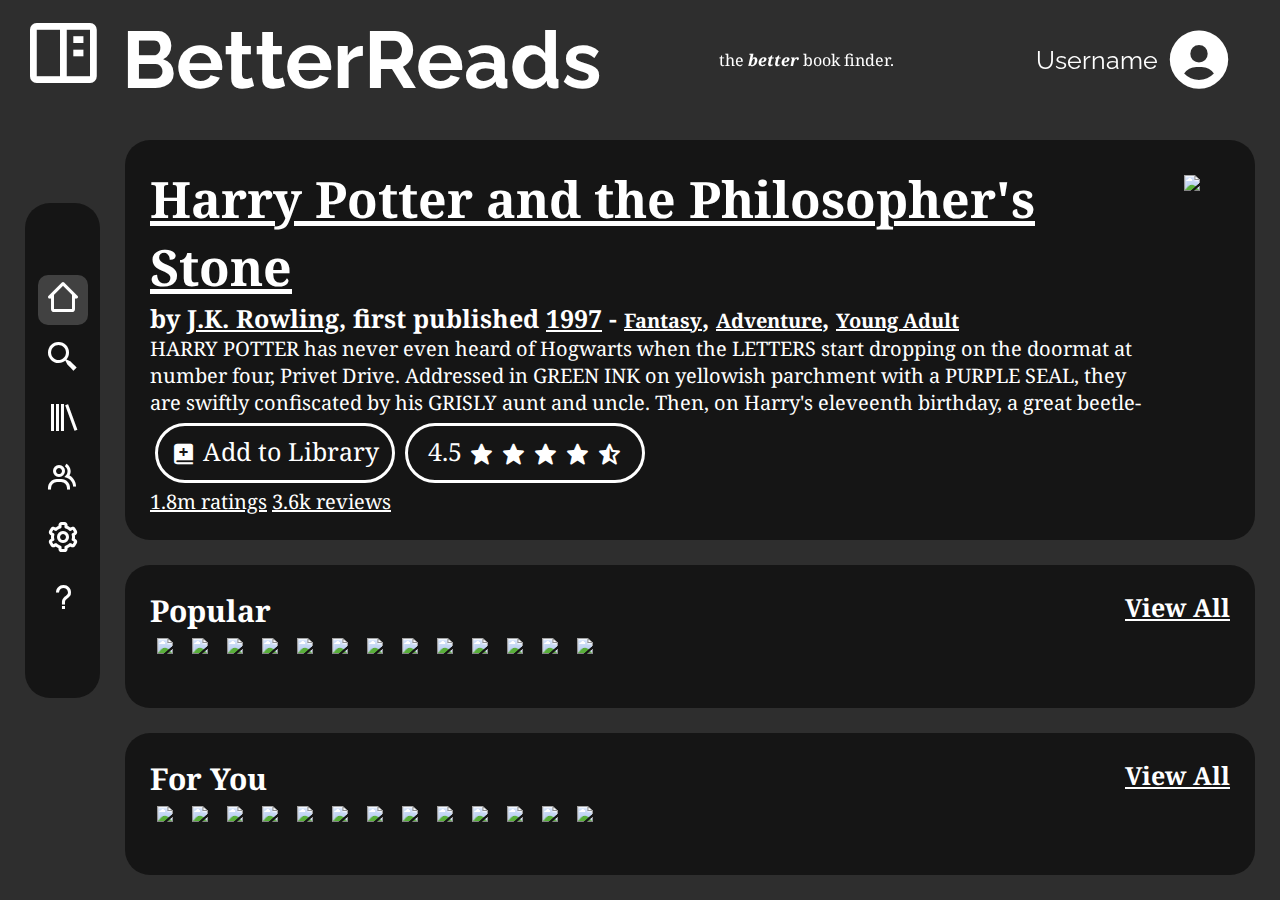
==== index.html @ cce64a56 "added js" ====
<!DOCTYPE html>
<html>
    <head>
        <link rel="stylesheet" href="css/styles.css">
        <link href='https://unpkg.com/boxicons@2.1.4/css/boxicons.min.css' rel='stylesheet'>
        <link rel="stylesheet" href="https://fonts.googleapis.com/css?family=Noto+Serif:400,700">
        <link rel="stylesheet" href="https://fonts.googleapis.com/css?family=Raleway:700">
        <link rel="stylesheet" href="https://use.fontawesome.com/releases/v5.12.1/css/all.css" crossorigin="anonymous">
        <link rel="icon" type="image/x-icon" href="/img/favicon.ico">
    </head>
    <title>
        BetterReads - Reading but better
    </title>
    <header>
        <h1><i class='bx bx-book-content'></i> BetterReads</h1>
        <span>the <strong><em>better</em></strong> book finder.</span>
        <a href="#">
            <div class = "profile">Username
                <i class="profile-icon"><i class='bx bxs-user-circle'></i></i>
            </div>
        </a>
        </div>
    </header>
    <nav class="sidebar">
        <div class = "sidebar-highlight">
            <li><a href="index.html" class = selected><i class='bx bx-home-alt-2' ></i></a></li>
            <li><a href="#"><i class='bx bx-search-alt-2' ></i></a></li>
            <li><a href="#"><i class='bx bx-library' ></i></a></li>
            <li><a href="#"><i class='bx bx-group'></i></a></li>
            <li><a href="#"><i class='bx bx-cog'></i></box-icon></a></li>
            <li><a href="#"><i class='bx bx-question-mark' ></i></a></li>
        </div>
    </nav>
    <body>
        <div class = "container">
            <div class = "content">
                <div class="article">
                    <img src="https://m.media-amazon.com/images/I/51ibfs0eF8L._SX498_BO1,204,203,200_.jpg"/>
                    <div class="main">
                        <h2><a href="#">Harry Potter and the Philosopher's Stone</a></h2>
                        <div class="metadata">
                            <div class="author"> 
                                by 
                                    <a href="#" class="author">J.K. Rowling</a>, 
                                first published 
                                    <a href="#" class="year">1997</a> - 
                                    <a href="#" class="genre">Fantasy</a>,
                                    <a href="#" class="genre">Adventure</a>,
                                    <a href="#" class="genre">Young Adult</a>
                            </div>
                        </div>
                        <p>
                            HARRY POTTER has never even heard of Hogwarts when the LETTERS start dropping on the doormat at number four, Privet Drive. Addressed in GREEN INK on yellowish parchment with a PURPLE SEAL, they are swiftly confiscated by his GRISLY aunt and uncle. Then, on Harry's eleveenth birthday, a great beetle-eyed GIANT of a man called RUBEUS HAGRID bursts in with some ASTONISHING news: Harry Potter is a wizard, and he has a place at HOGWARTS SCHOOL OF WITCHCRAFT AND WIZARDRY. An incredible adventure is about to begin!
                        </p>
                        <div class = "article-interact">
                            <div class="button-row">
                                <button>
                                    <span class="button-icon"><i class='bx bxs-book-add'></i></span> Add to Library
                                </button>

                                <button class="star">
                                    4.5
                                    <span class="button-icon"><i class='bx bxs-star'></i></span>
                                    <span class="button-icon"><i class='bx bxs-star'></i></span>
                                    <span class="button-icon"><i class='bx bxs-star'></i></span>
                                    <span class="button-icon"><i class='bx bxs-star'></i></span>
                                    <span class="button-icon"><i class='bx bxs-star-half' ></i></i></span>
                                </button>
                            </div>
                            <span class="bottom-text">
                                <a href="#">1.8m ratings</a>
                            </span>
                            <span class="bottom-text">
                                <a href="#">3.6k reviews</a>
                            </span>
                        </div>
                    </div>
                </div>
                <div class="row">
                    <h2>Popular<a href="#">View All</a></span></h3>
                    <div class="carousel" id="carousel">
                        <div class = "control-container">
                            <div class = "left-scroll button scroll" id="left-scroll"><i class="fa-thin fa-left"></i></div>
                            <div class = "right-scroll button scroll" id="right-scroll"><i class="fa-thin fa-right"></i></div>
                        </div>
                        <div class="carousel-wrapper" id="carousel-items">
                            <img src="https://m.media-amazon.com/images/I/51ibfs0eF8L._SX498_BO1,204,203,200_.jpg"/>
                            <img src="https://s26162.pcdn.co/wp-content/uploads/2018/02/gatsby-original2.jpg"/>
                            <img src="https://m.media-amazon.com/images/I/91vnzZO5yPL.jpg"/>
                            <img src="https://m.media-amazon.com/images/I/51ibfs0eF8L._SX498_BO1,204,203,200_.jpg"/>
                            <img src="https://m.media-amazon.com/images/I/51ibfs0eF8L._SX498_BO1,204,203,200_.jpg"/>
                            <img src="https://m.media-amazon.com/images/I/51ibfs0eF8L._SX498_BO1,204,203,200_.jpg"/>
                            <img src="https://m.media-amazon.com/images/I/51ibfs0eF8L._SX498_BO1,204,203,200_.jpg"/>
                            <img src="https://m.media-amazon.com/images/I/51ibfs0eF8L._SX498_BO1,204,203,200_.jpg"/>
                            <img src="https://m.media-amazon.com/images/I/51ibfs0eF8L._SX498_BO1,204,203,200_.jpg"/>
                            <img src="https://m.media-amazon.com/images/I/51ibfs0eF8L._SX498_BO1,204,203,200_.jpg"/>
                            <img src="https://m.media-amazon.com/images/I/51ibfs0eF8L._SX498_BO1,204,203,200_.jpg"/>
                            <img src="https://m.media-amazon.com/images/I/51ibfs0eF8L._SX498_BO1,204,203,200_.jpg"/>
                            <img src="https://m.media-amazon.com/images/I/51ibfs0eF8L._SX498_BO1,204,203,200_.jpg"/>
                        </div>
                    </div>
                </div>
                <div class="row">
                    <h2>For You <span><a href="#">View All</a></span></h3>
                    <div class="carousel">
                        <div class = "control-container">
                            <div class = "left-scroll button scroll" id="left-scroll"><i class="fa-thin fa-left"></i></div>
                            <div class = "right-scroll button scroll" id="right-scroll"><i class="fa-thin fa-right"></i></div>
                        </div>
                        <div class="carousel-wrapper" id="carousel-items">
                            <img src="https://m.media-amazon.com/images/I/51ibfs0eF8L._SX498_BO1,204,203,200_.jpg"/>
                            <img src="https://s26162.pcdn.co/wp-content/uploads/2018/02/gatsby-original2.jpg"/>
                            <img src="https://m.media-amazon.com/images/I/91vnzZO5yPL.jpg"/>
                            <img src="https://m.media-amazon.com/images/I/51ibfs0eF8L._SX498_BO1,204,203,200_.jpg"/>
                            <img src="https://m.media-amazon.com/images/I/51ibfs0eF8L._SX498_BO1,204,203,200_.jpg"/>
                            <img src="https://m.media-amazon.com/images/I/51ibfs0eF8L._SX498_BO1,204,203,200_.jpg"/>
                            <img src="https://m.media-amazon.com/images/I/51ibfs0eF8L._SX498_BO1,204,203,200_.jpg"/>
                            <img src="https://m.media-amazon.com/images/I/51ibfs0eF8L._SX498_BO1,204,203,200_.jpg"/>
                            <img src="https://m.media-amazon.com/images/I/51ibfs0eF8L._SX498_BO1,204,203,200_.jpg"/>
                            <img src="https://m.media-amazon.com/images/I/51ibfs0eF8L._SX498_BO1,204,203,200_.jpg"/>
                            <img src="https://m.media-amazon.com/images/I/51ibfs0eF8L._SX498_BO1,204,203,200_.jpg"/>
                            <img src="https://m.media-amazon.com/images/I/51ibfs0eF8L._SX498_BO1,204,203,200_.jpg"/>
                            <img src="https://m.media-amazon.com/images/I/51ibfs0eF8L._SX498_BO1,204,203,200_.jpg"/>
                        </div>
                    </div>
                </div>
            </div>
        </div>
        <script type="text/javascript" src="carousel.js"></script>
    </body>
</html>
---- css/styles.css ----
*{
  font-family: 'Noto Serif', serif;
  margin: 0;
  padding: 0;
}

.sidebar {
  top: 0;
  left: 25px;
  width: 75px;
  padding: 0px;
  height: 100%;
  margin: 0px;
  position: fixed;
  display: flex;
  align-items: center;
  flex-direction: column;
  justify-content: center;
}

.sidebar-highlight {
  background-color: rgba(14, 14, 14, 0.779);
  height: 55%;
  width: 100%;
  display: flex;
  align-items: center;
  flex-wrap: wrap;
  justify-content: center;
  flex-direction: column;
  border-radius: 25px;
}

.sidebar li {
  height: 50px;
  width: 50px;
  display: flex;
  /*background-color: black;*/
  color: white;
  padding: 0;
  margin: 5px;
  font-size: 36px;
  list-style-type: none;
  text-align: center;
}

.sidebar li a {
  width:100%;
  height:100%;
  padding: 0;
  text-align: center;
  border-radius: 10px;
  color: inherit;
  transition: 0.25s;
}

.sidebar li a:hover {
  background-color: white;
  color:black;
  
}

.sidebar li .selected {
  background-color: rgba(128, 128, 128, 0.414);
  color: white;
}

header {
  position: fixed;
  width: 100%;
  height:100px;
  left:0;
  top:0;
  padding-top: 10px;
  padding-left: 10px;
  padding-bottom: 0;
  margin-top: 0;
  display: flex;
  flex-direction: row;
  align-items: center;
  z-index: 10;
  font-family: 'Raleway', sans-serif;
  justify-content: space-between;

}

header h1{
  margin-top:0px;
  text-align: left;
  padding-left: 13px;
  color: white;
  font-size: 80px;
  padding-top: 0;
  font-family: inherit;
  font-weight: 700;
}


a .profile-icon{
  vertical-align: middle;
  font-size: 70px;
}


a:hover .profile{
  background-color: white;
  color: black;
}


.profile {
  font-family: 'Raleway', sans-serif;
  float: right;
  margin-right: 30px;
  color: white;
  font-size: 25px;
  vertical-align: middle;
  padding: 0;
  transition: 0.25s;
  border-radius: 10px;
  width: 250px;
  height: 90px;
  text-align: center;
}


body {
  background-color: rgb(46, 46, 46);
  /*background-image: url(https://codetheweb.blog/assets/img/posts/css-advanced-background-images/cover.jpg);*/
  background-image: url(https://www.pixelstalk.net/wp-content/uploads/2016/08/1920x1080-Library-Wallpaper.jpg);
  color:white;
  margin-left:100px
}

.carousel {
  overflow-x: scroll;
  overflow-y: hidden;
  white-space: nowrap;
}

.carousel-wrapper{ /* items */
  align-self: center;
}

.carousel-wrapper img{ /*items */
  position: relative;
  align-self: center;
  transition: all 0.3s ease-in-out;
}

.carousel-wrapper:hover img{ /* items */
  opacity: 0.3;
}

.carousel-wrapper:hover img:hover{ /* items */
  opacity: 1;
  z-index: 950;
}

.control-container{
  margin: 0 auto;
  height: 310px;
  width: 93%;
  position: absolute;
  overflow: hidden;
}

.left-scroll{
  left: 1%;
}

.right-scroll{
  right:1%;
}

.button {
  position: absolute;
  color: #f7f7f7;
  font-size: 30px;
  border: 1px solid #f6f6f6;
  width: 50px;
  height: 50px;
  border-radius: 50px;
  z-index: 950;
  background-color: rgba(0, 0, 0, 0.7);
  transition: all 0.3s ease-in-out;
}

.button i{
  width: 25px;
  height: 25px;
  font-size: 30px;
  position: absolute;
  width: 50px;
  height: 50px;
  border-radius: 8px;
  margin-left: auto;
  margin-right: auto;
  text-align: center;
}

.button:hover {
  box-shadow: 0px 0px 50px #FFFFFF;
}

.scroll{
  position: absolute;
  display: inline-block;
  color: #f6f6f6;
  top: 50%;
  transform: translate(0, -50%);
  width: 50px;
  height: 50px;
  border: 1px solid #f6f6f6;
  border-radius: 50px;
  margin: 0 5px;
  z-index: 951;
}

.content {
  right: 0px;
  left: 100px;
  top: 115px;
  padding-top: 25px;
  padding-right: 25px;
  bottom: 0;
  overflow: auto;
  display: flex;
  position: absolute;
  flex-direction: column;
}

.article {
  background-color: rgba(14, 14, 14, 0.779);
  height: 350px;
  margin-left:25px; 
  margin-bottom: 25px;
  padding: 25px;
  border-radius: 25px;
  font-size: 20px;
  display: flex;
  flex-direction: row;
  overflow-y: visible;

}

.article .main {
  order: -1;
  height: 100%;
  width: 100%;
  display: flex;
  flex-direction: column;
  justify-content: space-between;
}

.article p {
  height: 100%;
  max-width:100%;
  overflow: hidden;
  text-overflow: ellipsis;
  display: -webkit-box;
  -webkit-line-clamp: 5;
  -webkit-box-orient: vertical;
}

.article img {
  height: 320px;
  padding: 30px;
  padding-top: 10px;
  transition: .25s;
}

.article img:hover {
  cursor: pointer;
  transform: scale(1.07);
}

.article a {
  color: white;
  border-radius: 10px;
  transition: 0.25s;
}

.article a:hover {
  background-color: white;
  color: black;
}

.article h2 a{
  font-size: 50px;
  font-weight: 700;
  padding-bottom: 1px;
  color: white;
  transition: 0.25s;
  border-radius: 10px;
}

.article h2 a:hover {
  background-color: white;
  color:black;
}


.main .metadata {
  width: 100%;
  display: flex;
  flex-direction: row;
  font-weight: 700;
  font-size: 25px;
  align-items: baseline;
  justify-content: flex-start;
}

.genre {
  font-size:20px;
}

.main-interact {
  font-size: 30px;
  display:flex;
  justify-content: space-between;
  flex-direction: row;
  align-items: center;
}

.button-row {
  width: 500px;
  align-items: center;
  display: flex;
  justify-content: flex-start;
  flex-wrap: nowrap;
  flex-direction: row;
}

.bottom-text {
  width: 250px;
  align-items: center;
}

.row {
  background-color: rgba(14, 14, 14, 0.779);
  margin-left:25px; 
  margin-bottom: 25px;
  padding: 25px;
  border-radius: 25px;
  font-size: 20px;
  display: flex;
  flex-direction: column;
  height: 100%;
}

.row img {
  margin-top: 10px 5px;
  height: 300px;
  padding: 7px;
  z-index: 899;
}

.row img:hover {
  cursor: pointer;
  transform: scale(1.07);
  margin: 2px;
}

.row a {
  font-size: 25px;
  float:right;
  color: white;
  border-radius: 5px;
  transition: 0.25s;
}

.row a:hover {
  color: black;
  background-color: white;
}

.main button {
  cursor: pointer;
  height: 60px;
  font-size:25px;
  width: 250px;
  border:3px solid white;
  border-radius: 45px;
  background-color: transparent;
  color: white;
  transition: 0.25s;
  text-align: center;
  margin:5px;
}


button.down{
  width: 60px;
  border-radius: 50%;
}

.main button:hover {
  background-color: white;
  color:black
}

.main .button-icon {
  vertical-align: middle;
  font-size:25px
}


.settings{
  width: 100%;
  height: 100%;
  display: flex;
  flex-direction: column;
  align-items: flex-start;
  justify-content: flex-start;
  height: 500px;
}

.settings form{
  width: 400px;
  height: 600px;
  border-radius: 5px;
  padding: 20px;
}

.settings form label{
  margin: 5px;
  padding: 5px;
  font-size: 25px;
}



input[type=text], select {
  width: 100%;
  padding: 12px 20px;
  margin: 10px 0;
  display: inline-block;
  border: 1px solid #ccc;
  border-radius: 4px;
  box-sizing: border-box;
}

input[type=submit] {
  width: 100%;
  background-color: rgb(236, 186, 25);
  color: white;
  padding: 14px 20px;
  margin: 8px 0;
  border: none;
  border-radius: 4px;
  cursor: pointer;
  font-size: 25px;
}

input[type=submit]:hover {
  background-color: #de6524;
}
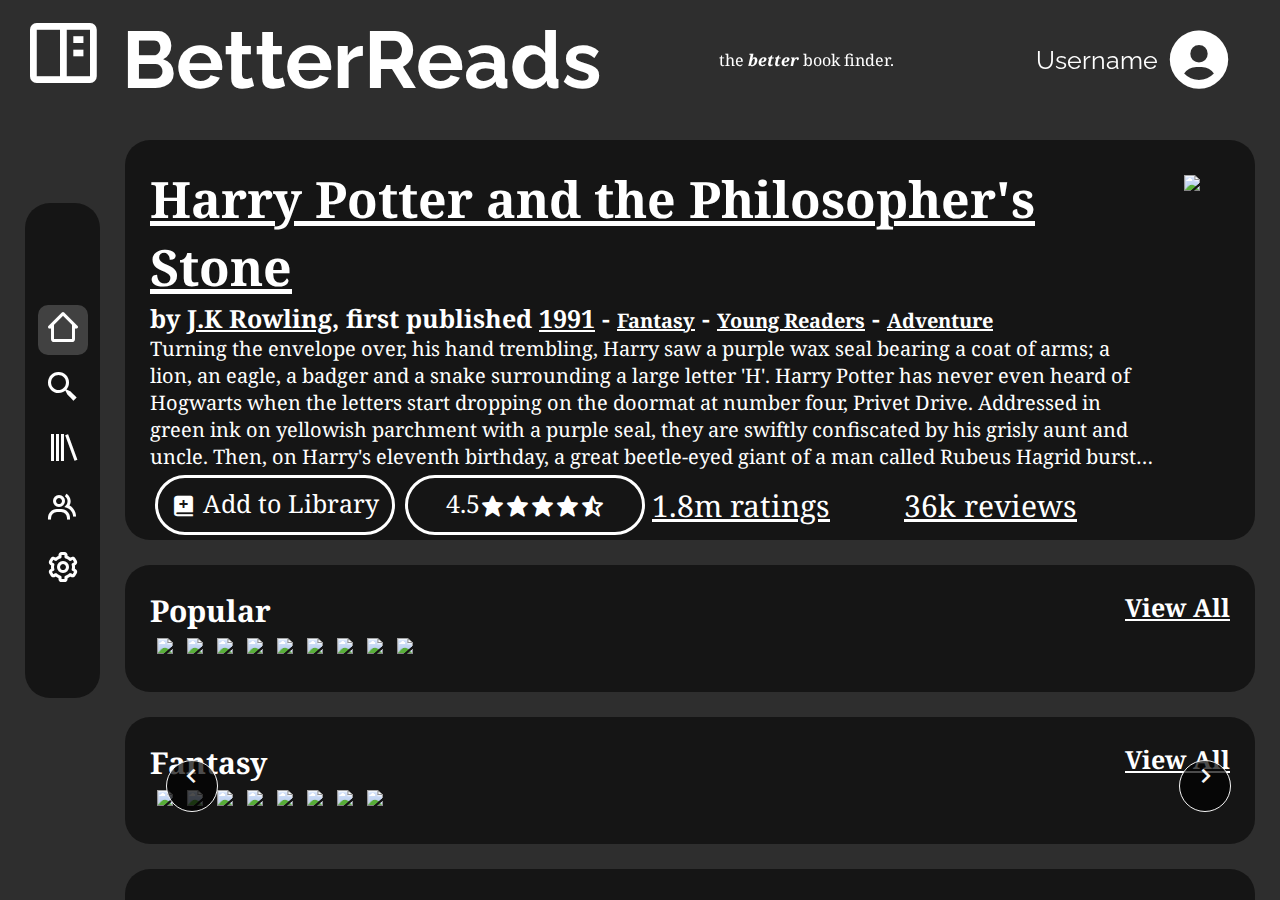
==== commit b517316e: "Added more books" ====
--- a/index.html
+++ b/index.html
@@ -7,6 +7,7 @@
         <link rel="stylesheet" href="https://fonts.googleapis.com/css?family=Raleway:700">
         <link rel="stylesheet" href="https://use.fontawesome.com/releases/v5.12.1/css/all.css" crossorigin="anonymous">
         <link rel="icon" type="image/x-icon" href="/img/favicon.ico">
+        <script src="bookData.js"></script>
     </head>
     <title>
         BetterReads - Reading but better
@@ -24,108 +25,52 @@
     <nav class="sidebar">
         <div class = "sidebar-highlight">
             <li><a href="index.html" class = selected><i class='bx bx-home-alt-2' ></i></a></li>
-            <li><a href="#"><i class='bx bx-search-alt-2' ></i></a></li>
+            <li><a href="search.html"><i class='bx bx-search-alt-2' ></i></a></li>
             <li><a href="#"><i class='bx bx-library' ></i></a></li>
             <li><a href="#"><i class='bx bx-group'></i></a></li>
-            <li><a href="#"><i class='bx bx-cog'></i></box-icon></a></li>
-            <li><a href="#"><i class='bx bx-question-mark' ></i></a></li>
+            <li><a href="settings.html"><i class='bx bx-cog'></i></box-icon></a></li>
         </div>
     </nav>
     <body>
         <div class = "container">
             <div class = "content">
-                <div class="article">
-                    <img src="https://m.media-amazon.com/images/I/51ibfs0eF8L._SX498_BO1,204,203,200_.jpg"/>
-                    <div class="main">
-                        <h2><a href="#">Harry Potter and the Philosopher's Stone</a></h2>
-                        <div class="metadata">
-                            <div class="author"> 
-                                by 
-                                    <a href="#" class="author">J.K. Rowling</a>, 
-                                first published 
-                                    <a href="#" class="year">1997</a> - 
-                                    <a href="#" class="genre">Fantasy</a>,
-                                    <a href="#" class="genre">Adventure</a>,
-                                    <a href="#" class="genre">Young Adult</a>
-                            </div>
+                <div class = "article" id="featured1"></div>
+                <div class="row">   
+                    <h2>Popular <span><a href="#">View All</a></span></h3>
+                    <div class="carousel">
+                        <div class = "control-container">
+                            <div class = "left-scroll button scroll"><i class='bx bx-chevron-left'></i></div>
+                            <div class = "right-scroll button scroll"><i class='bx bx-chevron-right' ></i></div>
                         </div>
-                        <p>
-                            HARRY POTTER has never even heard of Hogwarts when the LETTERS start dropping on the doormat at number four, Privet Drive. Addressed in GREEN INK on yellowish parchment with a PURPLE SEAL, they are swiftly confiscated by his GRISLY aunt and uncle. Then, on Harry's eleveenth birthday, a great beetle-eyed GIANT of a man called RUBEUS HAGRID bursts in with some ASTONISHING news: Harry Potter is a wizard, and he has a place at HOGWARTS SCHOOL OF WITCHCRAFT AND WIZARDRY. An incredible adventure is about to begin!
-                        </p>
-                        <div class = "article-interact">
-                            <div class="button-row">
-                                <button>
-                                    <span class="button-icon"><i class='bx bxs-book-add'></i></span> Add to Library
-                                </button>
-
-                                <button class="star">
-                                    4.5
-                                    <span class="button-icon"><i class='bx bxs-star'></i></span>
-                                    <span class="button-icon"><i class='bx bxs-star'></i></span>
-                                    <span class="button-icon"><i class='bx bxs-star'></i></span>
-                                    <span class="button-icon"><i class='bx bxs-star'></i></span>
-                                    <span class="button-icon"><i class='bx bxs-star-half' ></i></i></span>
-                                </button>
-                            </div>
-                            <span class="bottom-text">
-                                <a href="#">1.8m ratings</a>
-                            </span>
-                            <span class="bottom-text">
-                                <a href="#">3.6k reviews</a>
-                            </span>
+                        <div class="carousel-wrapper" id="popular">
                         </div>
                     </div>
                 </div>
-                <div class="row">
-                    <h2>Popular<a href="#">View All</a></span></h3>
-                    <div class="carousel" id="carousel">
+                <div class="row">   
+                    <h2>Fantasy <span><a href="#">View All</a></span></h3>
+                    <div class="carousel">
                         <div class = "control-container">
-                            <div class = "left-scroll button scroll" id="left-scroll"><i class="fa-thin fa-left"></i></div>
-                            <div class = "right-scroll button scroll" id="right-scroll"><i class="fa-thin fa-right"></i></div>
+                            <div class = "left-scroll button scroll"><i class="fa-thin fa-left"></i></div>
+                            <div class = "right-scroll button scroll"><i class="fa-thin fa-right"></i></div>
                         </div>
-                        <div class="carousel-wrapper" id="carousel-items">
-                            <img src="https://m.media-amazon.com/images/I/51ibfs0eF8L._SX498_BO1,204,203,200_.jpg"/>
-                            <img src="https://s26162.pcdn.co/wp-content/uploads/2018/02/gatsby-original2.jpg"/>
-                            <img src="https://m.media-amazon.com/images/I/91vnzZO5yPL.jpg"/>
-                            <img src="https://m.media-amazon.com/images/I/51ibfs0eF8L._SX498_BO1,204,203,200_.jpg"/>
-                            <img src="https://m.media-amazon.com/images/I/51ibfs0eF8L._SX498_BO1,204,203,200_.jpg"/>
-                            <img src="https://m.media-amazon.com/images/I/51ibfs0eF8L._SX498_BO1,204,203,200_.jpg"/>
-                            <img src="https://m.media-amazon.com/images/I/51ibfs0eF8L._SX498_BO1,204,203,200_.jpg"/>
-                            <img src="https://m.media-amazon.com/images/I/51ibfs0eF8L._SX498_BO1,204,203,200_.jpg"/>
-                            <img src="https://m.media-amazon.com/images/I/51ibfs0eF8L._SX498_BO1,204,203,200_.jpg"/>
-                            <img src="https://m.media-amazon.com/images/I/51ibfs0eF8L._SX498_BO1,204,203,200_.jpg"/>
-                            <img src="https://m.media-amazon.com/images/I/51ibfs0eF8L._SX498_BO1,204,203,200_.jpg"/>
-                            <img src="https://m.media-amazon.com/images/I/51ibfs0eF8L._SX498_BO1,204,203,200_.jpg"/>
-                            <img src="https://m.media-amazon.com/images/I/51ibfs0eF8L._SX498_BO1,204,203,200_.jpg"/>
+                        <div class="carousel-wrapper" id="fantasy">
                         </div>
                     </div>
                 </div>
-                <div class="row">
-                    <h2>For You <span><a href="#">View All</a></span></h3>
+                <div class = "article" id="featured2"></div>
+                <div class="row">   
+                    <h2>Classic <span><a href="#">View All</a></span></h3>
                     <div class="carousel">
                         <div class = "control-container">
-                            <div class = "left-scroll button scroll" id="left-scroll"><i class="fa-thin fa-left"></i></div>
-                            <div class = "right-scroll button scroll" id="right-scroll"><i class="fa-thin fa-right"></i></div>
+                            <div class = "left-scroll button scroll"><i class="fa-thin fa-left"></i></div>
+                            <div class = "right-scroll button scroll"><i class="fa-thin fa-right"></i></div>
                         </div>
-                        <div class="carousel-wrapper" id="carousel-items">
-                            <img src="https://m.media-amazon.com/images/I/51ibfs0eF8L._SX498_BO1,204,203,200_.jpg"/>
-                            <img src="https://s26162.pcdn.co/wp-content/uploads/2018/02/gatsby-original2.jpg"/>
-                            <img src="https://m.media-amazon.com/images/I/91vnzZO5yPL.jpg"/>
-                            <img src="https://m.media-amazon.com/images/I/51ibfs0eF8L._SX498_BO1,204,203,200_.jpg"/>
-                            <img src="https://m.media-amazon.com/images/I/51ibfs0eF8L._SX498_BO1,204,203,200_.jpg"/>
-                            <img src="https://m.media-amazon.com/images/I/51ibfs0eF8L._SX498_BO1,204,203,200_.jpg"/>
-                            <img src="https://m.media-amazon.com/images/I/51ibfs0eF8L._SX498_BO1,204,203,200_.jpg"/>
-                            <img src="https://m.media-amazon.com/images/I/51ibfs0eF8L._SX498_BO1,204,203,200_.jpg"/>
-                            <img src="https://m.media-amazon.com/images/I/51ibfs0eF8L._SX498_BO1,204,203,200_.jpg"/>
-                            <img src="https://m.media-amazon.com/images/I/51ibfs0eF8L._SX498_BO1,204,203,200_.jpg"/>
-                            <img src="https://m.media-amazon.com/images/I/51ibfs0eF8L._SX498_BO1,204,203,200_.jpg"/>
-                            <img src="https://m.media-amazon.com/images/I/51ibfs0eF8L._SX498_BO1,204,203,200_.jpg"/>
-                            <img src="https://m.media-amazon.com/images/I/51ibfs0eF8L._SX498_BO1,204,203,200_.jpg"/>
+                        <div class="carousel-wrapper" id="classic">
                         </div>
                     </div>
                 </div>
             </div>
         </div>
-        <script type="text/javascript" src="carousel.js"></script>
+        <script src="FillHomePage.js"></script> 
     </body>
 </html>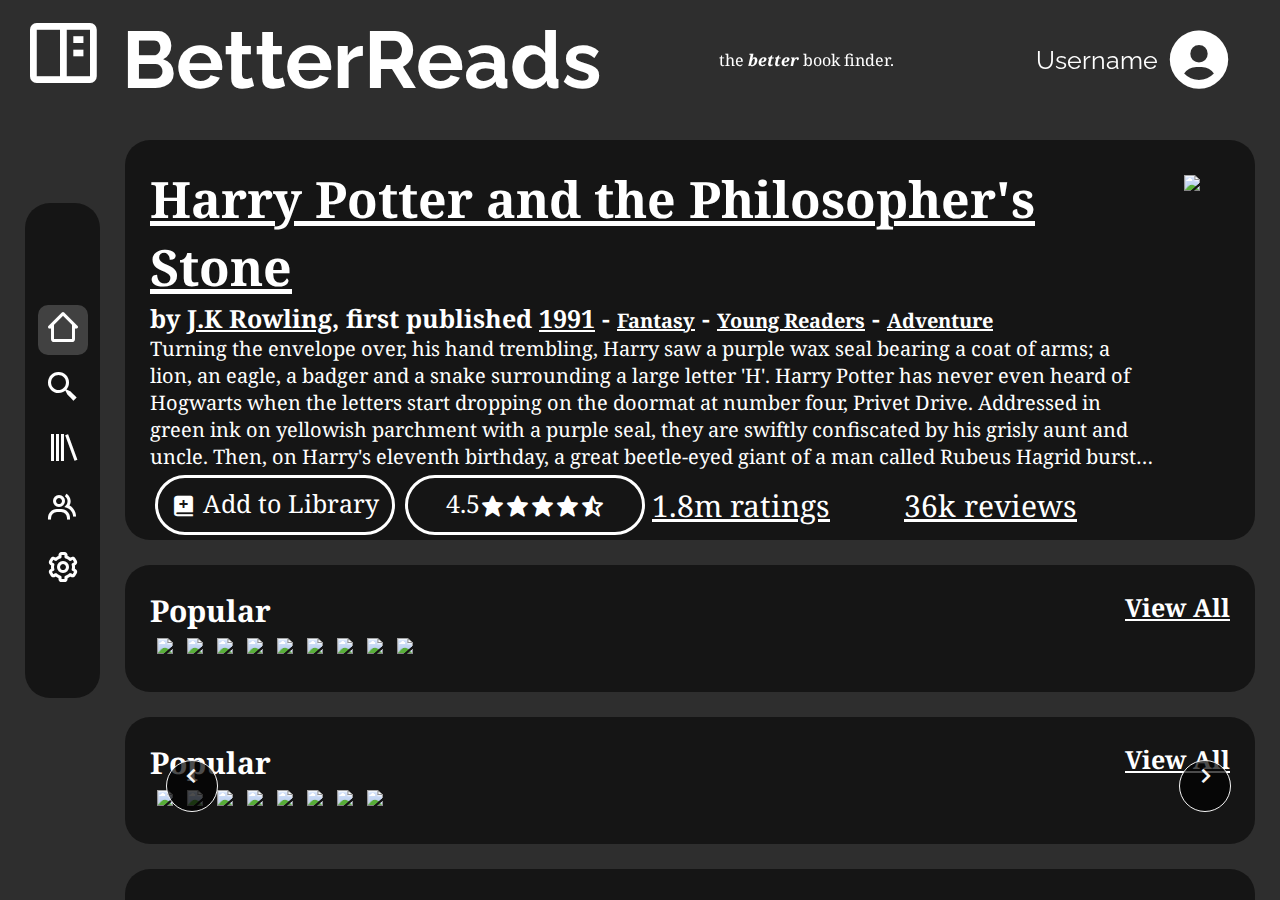
==== commit 5786ae34: "Merge branch 'search' into prod" ====
--- a/index.html
+++ b/index.html
@@ -46,12 +46,12 @@
                         </div>
                     </div>
                 </div>
-                <div class="row">   
-                    <h2>Fantasy <span><a href="#">View All</a></span></h3>
-                    <div class="carousel">
+                <div class="row">
+                    <h2>Popular<a href="#">View All</a></span></h3>
+                    <div class="carousel" id="carousel">
                         <div class = "control-container">
-                            <div class = "left-scroll button scroll"><i class="fa-thin fa-left"></i></div>
-                            <div class = "right-scroll button scroll"><i class="fa-thin fa-right"></i></div>
+                            <div class = "left-scroll button scroll" id="left-scroll"><i class="fa-thin fa-left"></i></div>
+                            <div class = "right-scroll button scroll" id="right-scroll"><i class="fa-thin fa-right"></i></div>
                         </div>
                         <div class="carousel-wrapper" id="fantasy">
                         </div>
@@ -62,8 +62,8 @@
                     <h2>Classic <span><a href="#">View All</a></span></h3>
                     <div class="carousel">
                         <div class = "control-container">
-                            <div class = "left-scroll button scroll"><i class="fa-thin fa-left"></i></div>
-                            <div class = "right-scroll button scroll"><i class="fa-thin fa-right"></i></div>
+                            <div class = "left-scroll button scroll" id="left-scroll"><i class="fa-thin fa-left"></i></div>
+                            <div class = "right-scroll button scroll" id="right-scroll"><i class="fa-thin fa-right"></i></div>
                         </div>
                         <div class="carousel-wrapper" id="classic">
                         </div>
@@ -72,5 +72,6 @@
             </div>
         </div>
         <script src="FillHomePage.js"></script> 
+        <script type="text/javascript" src="carousel.js"></script>
     </body>
 </html>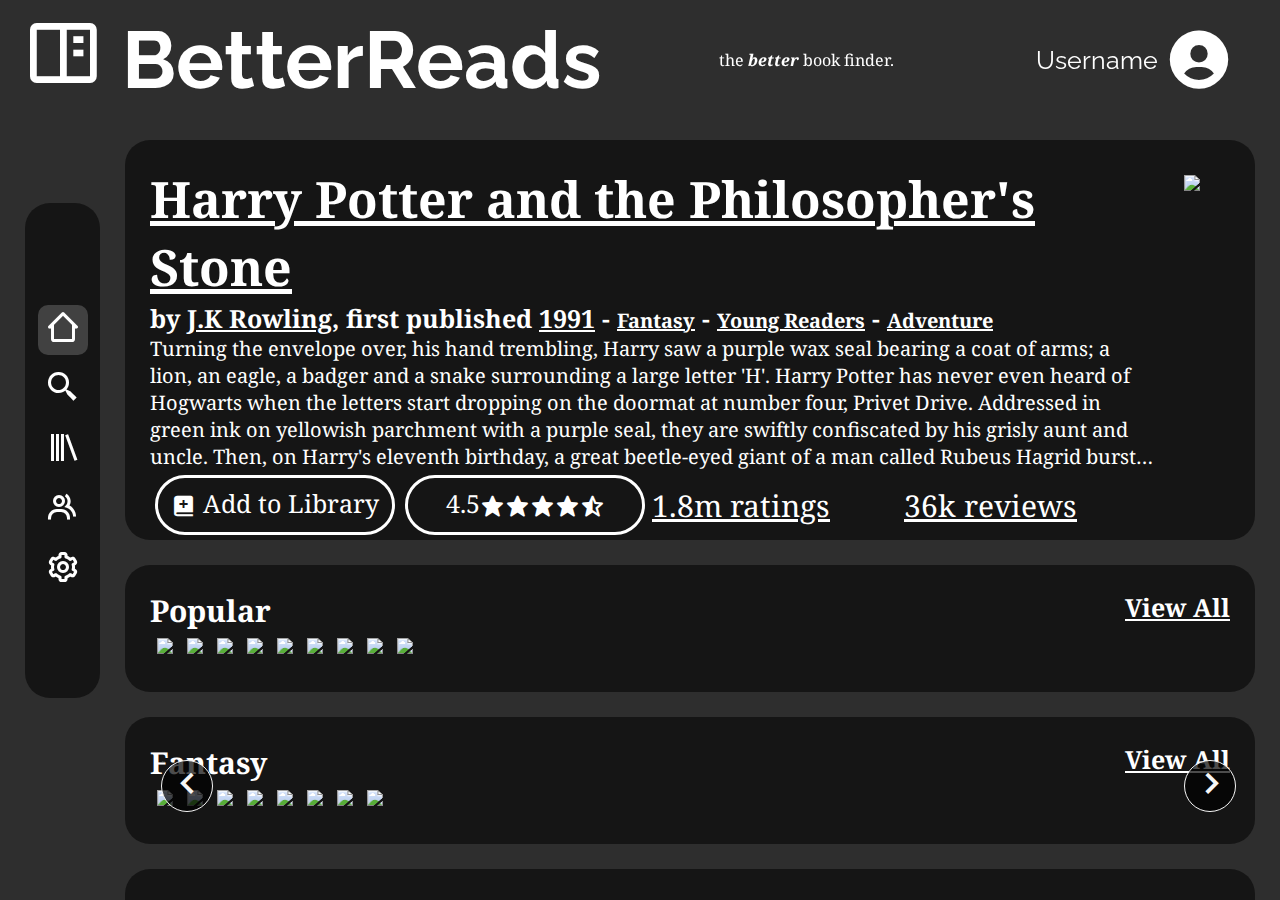
==== commit 2bf1e79b: "Finalized carousel buttons" ====
--- a/index.html
+++ b/index.html
@@ -17,7 +17,7 @@
         <span>the <strong><em>better</em></strong> book finder.</span>
         <a href="#">
             <div class = "profile">Username
-                <i class="profile-icon"><i class='bx bxs-user-circle'></i></i>
+                <i class="profile-icon" ><i class='bx bxs-user-circle'></i></i>
             </div>
         </a>
         </div>
@@ -37,21 +37,21 @@
                 <div class = "article" id="featured1"></div>
                 <div class="row">   
                     <h2>Popular <span><a href="#">View All</a></span></h3>
-                    <div class="carousel">
+                    <div class="carousel" id="popCarousel">
                         <div class = "control-container">
-                            <div class = "left-scroll button scroll"><i class='bx bx-chevron-left'></i></div>
-                            <div class = "right-scroll button scroll"><i class='bx bx-chevron-right' ></i></div>
+                            <div class = "left-scroll button scroll" id="popScrollLeft">Test<i class='bx bx-chevron-left'></i></div>
+                            <div class = "right-scroll button scroll"id="popScrollRight"><i class='bx bx-chevron-right' ></i></div>
                         </div>
                         <div class="carousel-wrapper" id="popular">
                         </div>
                     </div>
                 </div>
                 <div class="row">
-                    <h2>Popular<a href="#">View All</a></span></h3>
-                    <div class="carousel" id="carousel">
+                    <h2>Fantasy<a href="#">View All</a></span></h3>
+                    <div class="carousel" id="fanCarousel">
                         <div class = "control-container">
-                            <div class = "left-scroll button scroll" id="left-scroll"><i class="fa-thin fa-left"></i></div>
-                            <div class = "right-scroll button scroll" id="right-scroll"><i class="fa-thin fa-right"></i></div>
+                            <div class = "left-scroll button scroll" id="fanScrollLeft"><i class='bx bx-chevron-left'></i></div>
+                            <div class = "right-scroll button scroll" id="fanScrollRight"><i class='bx bx-chevron-right' ></i></div>
                         </div>
                         <div class="carousel-wrapper" id="fantasy">
                         </div>
@@ -62,8 +62,8 @@
                     <h2>Classic <span><a href="#">View All</a></span></h3>
                     <div class="carousel">
                         <div class = "control-container">
-                            <div class = "left-scroll button scroll" id="left-scroll"><i class="fa-thin fa-left"></i></div>
-                            <div class = "right-scroll button scroll" id="right-scroll"><i class="fa-thin fa-right"></i></div>
+                            <div class = "left-scroll button scroll" id="left-scroll"><i class='bx bx-chevron-left'></i></div>
+                            <div class = "right-scroll button scroll" id="right-scroll"><i class='bx bx-chevron-right' ></i></div>
                         </div>
                         <div class="carousel-wrapper" id="classic">
                         </div>
@@ -72,6 +72,6 @@
             </div>
         </div>
         <script src="FillHomePage.js"></script> 
-        <script type="text/javascript" src="carousel.js"></script>
+        <script src="carousel.js"></script>
     </body>
 </html>--- a/css/styles.css
+++ b/css/styles.css
@@ -135,6 +135,7 @@
   overflow-x: scroll;
   overflow-y: hidden;
   white-space: nowrap;
+  scroll-behavior: smooth;
 }
 
 .carousel-wrapper{ /* items */
@@ -188,14 +189,19 @@
 .button i{
   width: 25px;
   height: 25px;
-  font-size: 30px;
+  font-size: 45px;
   position: absolute;
   width: 50px;
   height: 50px;
   border-radius: 8px;
   margin-left: auto;
   margin-right: auto;
+  justify-content: center;
   text-align: center;
+}
+
+.button-icon {
+  font-size: 2000px;
 }
 
 .button:hover {
@@ -212,8 +218,8 @@
   height: 50px;
   border: 1px solid #f6f6f6;
   border-radius: 50px;
-  margin: 0 5px;
   z-index: 951;
+  font-size: 1px;
 }
 
 .content {
@@ -404,6 +410,43 @@
   font-size:25px
 }
 
+.friendscontent {
+  right: 0px;
+  left: 100px;
+  top: 115px;
+  padding-top: 25px;
+  padding-right: 25px;
+  bottom: 0;
+  overflow: auto;
+  display: flex;
+  position: absolute;
+  flex-direction: row;
+}
+
+.content1 {
+  right: 800px;
+  left: 10px;
+  top: 25px;
+  padding-top: 25px;
+  padding-right: 25px;
+  bottom: 0;
+  overflow: auto;
+  display: flex;
+  position: absolute;
+  flex-direction: column;
+}
+.content2 {
+  right: 0px;
+  left: 1880px;
+  top: 25px;
+  padding-top: 25px;
+  padding-right: 25px;
+  bottom: 0;
+  overflow: auto;
+  display: flex;
+  position: absolute;
+  flex-direction: column;
+}
 
 .settings{
   width: 100%;
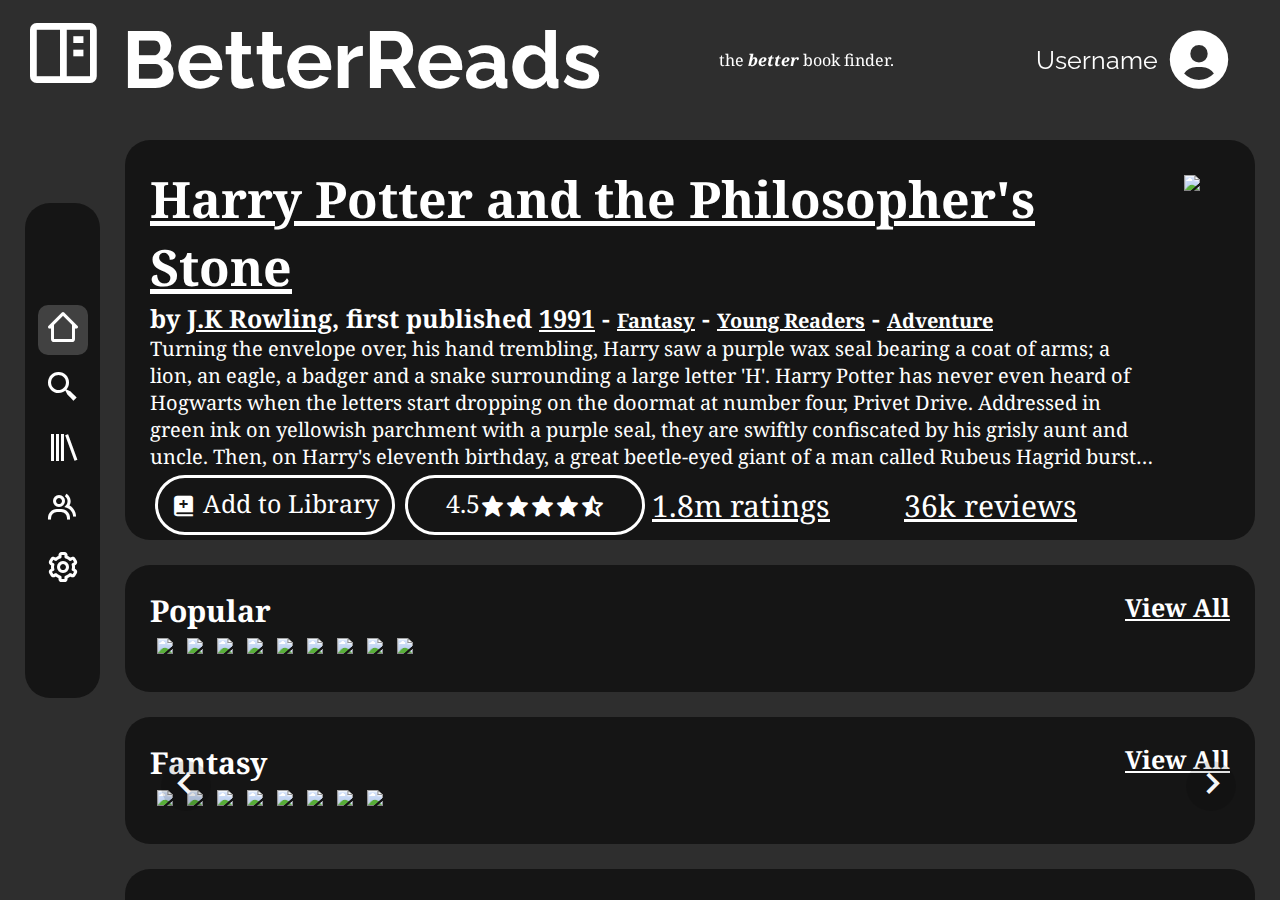
==== commit ad56e136: "Finished carousel" ====
--- a/index.html
+++ b/index.html
@@ -39,7 +39,7 @@
                     <h2>Popular <span><a href="#">View All</a></span></h3>
                     <div class="carousel" id="popCarousel">
                         <div class = "control-container">
-                            <div class = "left-scroll button scroll" id="popScrollLeft">Test<i class='bx bx-chevron-left'></i></div>
+                            <div class = "left-scroll button scroll" id="popScrollLeft"><i class='bx bx-chevron-left'></i></div>
                             <div class = "right-scroll button scroll"id="popScrollRight"><i class='bx bx-chevron-right' ></i></div>
                         </div>
                         <div class="carousel-wrapper" id="popular">
@@ -60,10 +60,10 @@
                 <div class = "article" id="featured2"></div>
                 <div class="row">   
                     <h2>Classic <span><a href="#">View All</a></span></h3>
-                    <div class="carousel">
+                    <div class="carousel" id="claCarousel">
                         <div class = "control-container">
-                            <div class = "left-scroll button scroll" id="left-scroll"><i class='bx bx-chevron-left'></i></div>
-                            <div class = "right-scroll button scroll" id="right-scroll"><i class='bx bx-chevron-right' ></i></div>
+                            <div class = "left-scroll button scroll" id="claScrollLeft"><i class='bx bx-chevron-left'></i></div>
+                            <div class = "right-scroll button scroll" id="claScrollRight"><i class='bx bx-chevron-right' ></i></div>
                         </div>
                         <div class="carousel-wrapper" id="classic">
                         </div>
--- a/css/styles.css
+++ b/css/styles.css
@@ -176,13 +176,13 @@
 .button {
   position: absolute;
   color: #f7f7f7;
+  border-color: #f6f6f6;
+  background-color: rgba(0, 0, 0, 0);
   font-size: 30px;
-  border: 1px solid #f6f6f6;
   width: 50px;
   height: 50px;
   border-radius: 50px;
   z-index: 950;
-  background-color: rgba(0, 0, 0, 0.7);
   transition: all 0.3s ease-in-out;
 }
 
@@ -206,17 +206,23 @@
 
 .button:hover {
   box-shadow: 0px 0px 50px #FFFFFF;
+  border-color: #f6f6f6;
+  background-color: rgba(0, 0, 0, 0.7);
+  font-size: 30px;
+  border: 3px solid #f6f6f6;
+
 }
 
 .scroll{
   position: absolute;
   display: inline-block;
   color: #f6f6f6;
+  background-color: rgba(0, 0, 0, 0.116);
+
   top: 50%;
   transform: translate(0, -50%);
   width: 50px;
   height: 50px;
-  border: 1px solid #f6f6f6;
   border-radius: 50px;
   z-index: 951;
   font-size: 1px;
@@ -235,6 +241,16 @@
   flex-direction: column;
 }
 
+.panel-left {
+  width:75%;
+  float:left;
+}
+
+.panel-right {
+  width: 25%;
+  float:right;
+}
+
 .article {
   background-color: rgba(14, 14, 14, 0.779);
   height: 350px;
@@ -410,6 +426,7 @@
   font-size:25px
 }
 
+/*
 .friendscontent {
   right: 0px;
   left: 100px;
@@ -447,7 +464,7 @@
   position: absolute;
   flex-direction: column;
 }
-
+*/
 .settings{
   width: 100%;
   height: 100%;
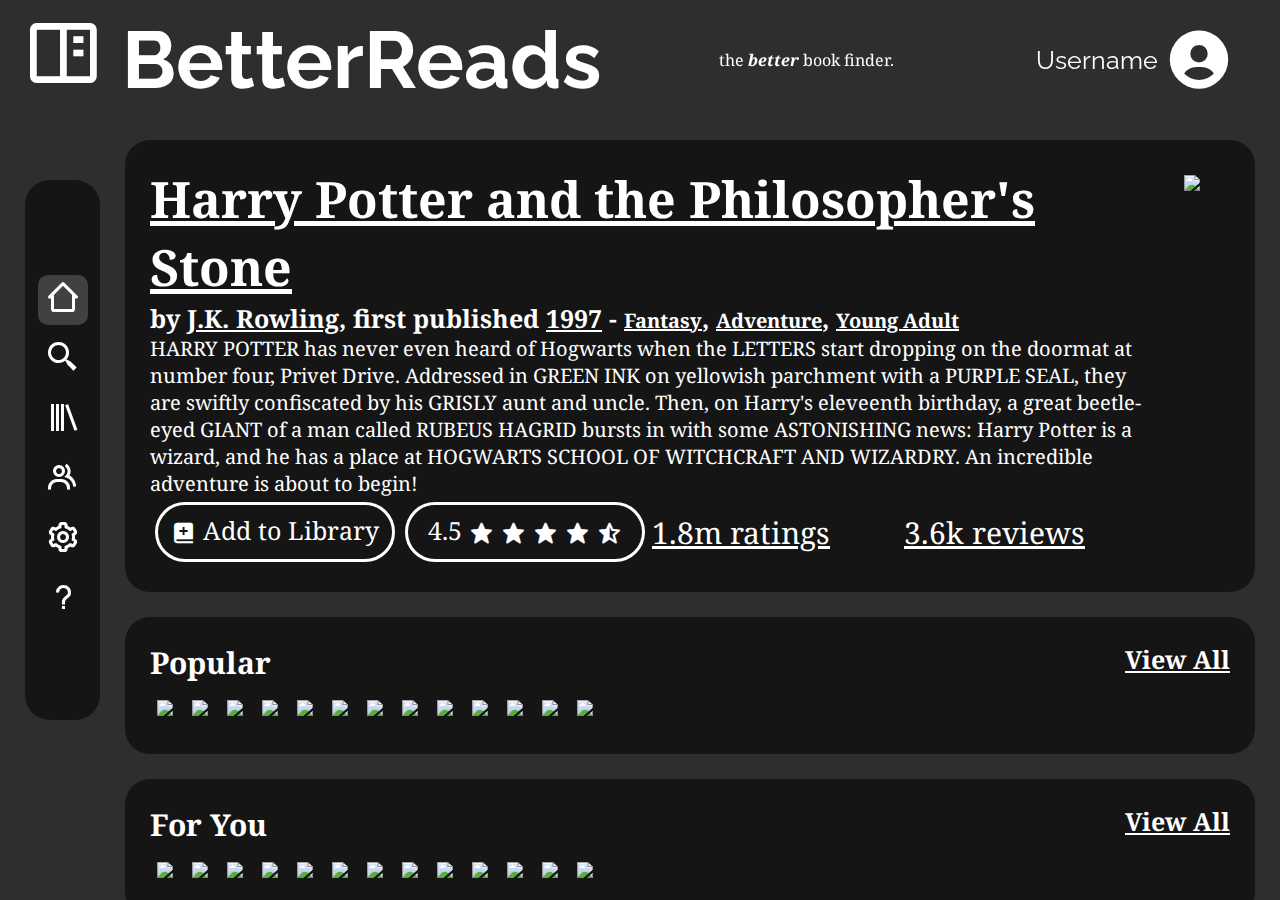
==== commit b2e52278: "Merge branch 'main' into AVI" ====
--- a/index.html
+++ b/index.html
@@ -5,9 +5,7 @@
         <link href='https://unpkg.com/boxicons@2.1.4/css/boxicons.min.css' rel='stylesheet'>
         <link rel="stylesheet" href="https://fonts.googleapis.com/css?family=Noto+Serif:400,700">
         <link rel="stylesheet" href="https://fonts.googleapis.com/css?family=Raleway:700">
-        <link rel="stylesheet" href="https://use.fontawesome.com/releases/v5.12.1/css/all.css" crossorigin="anonymous">
         <link rel="icon" type="image/x-icon" href="/img/favicon.ico">
-        <script src="bookData.js"></script>
     </head>
     <title>
         BetterReads - Reading but better
@@ -17,7 +15,7 @@
         <span>the <strong><em>better</em></strong> book finder.</span>
         <a href="#">
             <div class = "profile">Username
-                <i class="profile-icon" ><i class='bx bxs-user-circle'></i></i>
+                <i class="profile-icon"><i class='bx bxs-user-circle'></i></i>
             </div>
         </a>
         </div>
@@ -25,53 +23,97 @@
     <nav class="sidebar">
         <div class = "sidebar-highlight">
             <li><a href="index.html" class = selected><i class='bx bx-home-alt-2' ></i></a></li>
-            <li><a href="search.html"><i class='bx bx-search-alt-2' ></i></a></li>
+            <li><a href="#"><i class='bx bx-search-alt-2' ></i></a></li>
             <li><a href="#"><i class='bx bx-library' ></i></a></li>
             <li><a href="#"><i class='bx bx-group'></i></a></li>
-            <li><a href="settings.html"><i class='bx bx-cog'></i></box-icon></a></li>
+            <li><a href="#"><i class='bx bx-cog'></i></box-icon></a></li>
+            <li><a href="#"><i class='bx bx-question-mark' ></i></a></li>
         </div>
     </nav>
     <body>
         <div class = "container">
             <div class = "content">
-                <div class = "article" id="featured1"></div>
-                <div class="row">   
-                    <h2>Popular <span><a href="#">View All</a></span></h3>
-                    <div class="carousel" id="popCarousel">
-                        <div class = "control-container">
-                            <div class = "left-scroll button scroll" id="popScrollLeft"><i class='bx bx-chevron-left'></i></div>
-                            <div class = "right-scroll button scroll"id="popScrollRight"><i class='bx bx-chevron-right' ></i></div>
+                <div class="article">
+                    <img src="https://m.media-amazon.com/images/I/51ibfs0eF8L._SX498_BO1,204,203,200_.jpg"/>
+                    <div class="main">
+                        <h2><a href="#">Harry Potter and the Philosopher's Stone</a></h2>
+                        <div class="metadata">
+                            <div class="author"> 
+                                by 
+                                    <a href="#" class="author">J.K. Rowling</a>, 
+                                first published 
+                                    <a href="#" class="year">1997</a> - 
+                                    <a href="#" class="genre">Fantasy</a>,
+                                    <a href="#" class="genre">Adventure</a>,
+                                    <a href="#" class="genre">Young Adult</a>
+                            </div>
                         </div>
-                        <div class="carousel-wrapper" id="popular">
+                        <p>
+                            HARRY POTTER has never even heard of Hogwarts when the LETTERS start dropping on the doormat at number four, Privet Drive. Addressed in GREEN INK on yellowish parchment with a PURPLE SEAL, they are swiftly confiscated by his GRISLY aunt and uncle. Then, on Harry's eleveenth birthday, a great beetle-eyed GIANT of a man called RUBEUS HAGRID bursts in with some ASTONISHING news: Harry Potter is a wizard, and he has a place at HOGWARTS SCHOOL OF WITCHCRAFT AND WIZARDRY. An incredible adventure is about to begin!
+                        </p>
+                        <div class = "article-interact">
+                            <div class="button-row">
+                                <button>
+                                    <span class="button-icon"><i class='bx bxs-book-add'></i></span> Add to Library
+                                </button>
+
+                                <button class="star">
+                                    4.5
+                                    <span class="button-icon"><i class='bx bxs-star'></i></span>
+                                    <span class="button-icon"><i class='bx bxs-star'></i></span>
+                                    <span class="button-icon"><i class='bx bxs-star'></i></span>
+                                    <span class="button-icon"><i class='bx bxs-star'></i></span>
+                                    <span class="button-icon"><i class='bx bxs-star-half' ></i></i></span>
+                                </button>
+                            </div>
+                            <span class="bottom-text">
+                                <a href="#">1.8m ratings</a>
+                            </span>
+                            <span class="bottom-text">
+                                <a href="#">3.6k reviews</a>
+                            </span>
                         </div>
                     </div>
                 </div>
                 <div class="row">
-                    <h2>Fantasy<a href="#">View All</a></span></h3>
-                    <div class="carousel" id="fanCarousel">
-                        <div class = "control-container">
-                            <div class = "left-scroll button scroll" id="fanScrollLeft"><i class='bx bx-chevron-left'></i></div>
-                            <div class = "right-scroll button scroll" id="fanScrollRight"><i class='bx bx-chevron-right' ></i></div>
-                        </div>
-                        <div class="carousel-wrapper" id="fantasy">
+                    <h2>Popular<a href="#">View All</a></span></h3>
+                    <div class="carousel">
+                        <div class="carousel-wrapper">
+                            <img src="https://m.media-amazon.com/images/I/51ibfs0eF8L._SX498_BO1,204,203,200_.jpg"/>
+                            <img src="https://s26162.pcdn.co/wp-content/uploads/2018/02/gatsby-original2.jpg"/>
+                            <img src="https://m.media-amazon.com/images/I/91vnzZO5yPL.jpg"/>
+                            <img src="https://m.media-amazon.com/images/I/51ibfs0eF8L._SX498_BO1,204,203,200_.jpg"/>
+                            <img src="https://m.media-amazon.com/images/I/51ibfs0eF8L._SX498_BO1,204,203,200_.jpg"/>
+                            <img src="https://m.media-amazon.com/images/I/51ibfs0eF8L._SX498_BO1,204,203,200_.jpg"/>
+                            <img src="https://m.media-amazon.com/images/I/51ibfs0eF8L._SX498_BO1,204,203,200_.jpg"/>
+                            <img src="https://m.media-amazon.com/images/I/51ibfs0eF8L._SX498_BO1,204,203,200_.jpg"/>
+                            <img src="https://m.media-amazon.com/images/I/51ibfs0eF8L._SX498_BO1,204,203,200_.jpg"/>
+                            <img src="https://m.media-amazon.com/images/I/51ibfs0eF8L._SX498_BO1,204,203,200_.jpg"/>
+                            <img src="https://m.media-amazon.com/images/I/51ibfs0eF8L._SX498_BO1,204,203,200_.jpg"/>
+                            <img src="https://m.media-amazon.com/images/I/51ibfs0eF8L._SX498_BO1,204,203,200_.jpg"/>
+                            <img src="https://m.media-amazon.com/images/I/51ibfs0eF8L._SX498_BO1,204,203,200_.jpg"/>
                         </div>
                     </div>
                 </div>
-                <div class = "article" id="featured2"></div>
-                <div class="row">   
-                    <h2>Classic <span><a href="#">View All</a></span></h3>
-                    <div class="carousel" id="claCarousel">
-                        <div class = "control-container">
-                            <div class = "left-scroll button scroll" id="claScrollLeft"><i class='bx bx-chevron-left'></i></div>
-                            <div class = "right-scroll button scroll" id="claScrollRight"><i class='bx bx-chevron-right' ></i></div>
-                        </div>
-                        <div class="carousel-wrapper" id="classic">
-                        </div>
+                <div class="row">
+                    <h2>For You <span><a href="#">View All</a></span></h3>
+                    <div class="carousel">
+                        <img src="https://m.media-amazon.com/images/I/51ibfs0eF8L._SX498_BO1,204,203,200_.jpg"/>
+                        <img src="https://s26162.pcdn.co/wp-content/uploads/2018/02/gatsby-original2.jpg"/>
+                        <img src="https://m.media-amazon.com/images/I/91vnzZO5yPL.jpg"/>
+                        <img src="https://m.media-amazon.com/images/I/51ibfs0eF8L._SX498_BO1,204,203,200_.jpg"/>
+                        <img src="https://m.media-amazon.com/images/I/51ibfs0eF8L._SX498_BO1,204,203,200_.jpg"/>
+                        <img src="https://m.media-amazon.com/images/I/51ibfs0eF8L._SX498_BO1,204,203,200_.jpg"/>
+                        <img src="https://m.media-amazon.com/images/I/51ibfs0eF8L._SX498_BO1,204,203,200_.jpg"/>
+                        <img src="https://m.media-amazon.com/images/I/51ibfs0eF8L._SX498_BO1,204,203,200_.jpg"/>
+                        <img src="https://m.media-amazon.com/images/I/51ibfs0eF8L._SX498_BO1,204,203,200_.jpg"/>
+                        <img src="https://m.media-amazon.com/images/I/51ibfs0eF8L._SX498_BO1,204,203,200_.jpg"/>
+                        <img src="https://m.media-amazon.com/images/I/51ibfs0eF8L._SX498_BO1,204,203,200_.jpg"/>
+                        <img src="https://m.media-amazon.com/images/I/51ibfs0eF8L._SX498_BO1,204,203,200_.jpg"/>
+                        <img src="https://m.media-amazon.com/images/I/51ibfs0eF8L._SX498_BO1,204,203,200_.jpg"/>
                     </div>
                 </div>
             </div>
         </div>
-        <script src="FillHomePage.js"></script> 
-        <script src="carousel.js"></script>
     </body>
 </html>--- a/css/styles.css
+++ b/css/styles.css
@@ -20,7 +20,7 @@
 
 .sidebar-highlight {
   background-color: rgba(14, 14, 14, 0.779);
-  height: 55%;
+  height: 60%;
   width: 100%;
   display: flex;
   align-items: center;
@@ -135,97 +135,6 @@
   overflow-x: scroll;
   overflow-y: hidden;
   white-space: nowrap;
-  scroll-behavior: smooth;
-}
-
-.carousel-wrapper{ /* items */
-  align-self: center;
-}
-
-.carousel-wrapper img{ /*items */
-  position: relative;
-  align-self: center;
-  transition: all 0.3s ease-in-out;
-}
-
-.carousel-wrapper:hover img{ /* items */
-  opacity: 0.3;
-}
-
-.carousel-wrapper:hover img:hover{ /* items */
-  opacity: 1;
-  z-index: 950;
-}
-
-.control-container{
-  margin: 0 auto;
-  height: 310px;
-  width: 93%;
-  position: absolute;
-  overflow: hidden;
-}
-
-.left-scroll{
-  left: 1%;
-}
-
-.right-scroll{
-  right:1%;
-}
-
-.button {
-  position: absolute;
-  color: #f7f7f7;
-  border-color: #f6f6f6;
-  background-color: rgba(0, 0, 0, 0);
-  font-size: 30px;
-  width: 50px;
-  height: 50px;
-  border-radius: 50px;
-  z-index: 950;
-  transition: all 0.3s ease-in-out;
-}
-
-.button i{
-  width: 25px;
-  height: 25px;
-  font-size: 45px;
-  position: absolute;
-  width: 50px;
-  height: 50px;
-  border-radius: 8px;
-  margin-left: auto;
-  margin-right: auto;
-  justify-content: center;
-  text-align: center;
-}
-
-.button-icon {
-  font-size: 2000px;
-}
-
-.button:hover {
-  box-shadow: 0px 0px 50px #FFFFFF;
-  border-color: #f6f6f6;
-  background-color: rgba(0, 0, 0, 0.7);
-  font-size: 30px;
-  border: 3px solid #f6f6f6;
-
-}
-
-.scroll{
-  position: absolute;
-  display: inline-block;
-  color: #f6f6f6;
-  background-color: rgba(0, 0, 0, 0.116);
-
-  top: 50%;
-  transform: translate(0, -50%);
-  width: 50px;
-  height: 50px;
-  border-radius: 50px;
-  z-index: 951;
-  font-size: 1px;
 }
 
 .content {
@@ -241,19 +150,8 @@
   flex-direction: column;
 }
 
-.panel-left {
-  width:75%;
-  float:left;
-}
-
-.panel-right {
-  width: 25%;
-  float:right;
-}
-
 .article {
   background-color: rgba(14, 14, 14, 0.779);
-  height: 350px;
   margin-left:25px; 
   margin-bottom: 25px;
   padding: 25px;
@@ -262,7 +160,6 @@
   display: flex;
   flex-direction: row;
   overflow-y: visible;
-
 }
 
 .article .main {
@@ -272,16 +169,6 @@
   display: flex;
   flex-direction: column;
   justify-content: space-between;
-}
-
-.article p {
-  height: 100%;
-  max-width:100%;
-  overflow: hidden;
-  text-overflow: ellipsis;
-  display: -webkit-box;
-  -webkit-line-clamp: 5;
-  -webkit-box-orient: vertical;
 }
 
 .article img {
@@ -293,6 +180,7 @@
 
 .article img:hover {
   cursor: pointer;
+
   transform: scale(1.07);
 }
 
@@ -322,7 +210,7 @@
 }
 
 
-.main .metadata {
+.article .metadata {
   width: 100%;
   display: flex;
   flex-direction: row;
@@ -336,7 +224,7 @@
   font-size:20px;
 }
 
-.main-interact {
+.article-interact {
   font-size: 30px;
   display:flex;
   justify-content: space-between;
@@ -371,16 +259,15 @@
 }
 
 .row img {
-  margin-top: 10px 5px;
+  margin-top: 10px;
   height: 300px;
   padding: 7px;
-  z-index: 899;
+  transition: 0.25s;
 }
 
 .row img:hover {
   cursor: pointer;
   transform: scale(1.07);
-  margin: 2px;
 }
 
 .row a {
@@ -426,92 +313,5 @@
   font-size:25px
 }
 
-/*
-.friendscontent {
-  right: 0px;
-  left: 100px;
-  top: 115px;
-  padding-top: 25px;
-  padding-right: 25px;
-  bottom: 0;
-  overflow: auto;
-  display: flex;
-  position: absolute;
-  flex-direction: row;
-}
-
-.content1 {
-  right: 800px;
-  left: 10px;
-  top: 25px;
-  padding-top: 25px;
-  padding-right: 25px;
-  bottom: 0;
-  overflow: auto;
-  display: flex;
-  position: absolute;
-  flex-direction: column;
-}
-.content2 {
-  right: 0px;
-  left: 1880px;
-  top: 25px;
-  padding-top: 25px;
-  padding-right: 25px;
-  bottom: 0;
-  overflow: auto;
-  display: flex;
-  position: absolute;
-  flex-direction: column;
-}
-*/
-.settings{
-  width: 100%;
-  height: 100%;
-  display: flex;
-  flex-direction: column;
-  align-items: flex-start;
-  justify-content: flex-start;
-  height: 500px;
-}
-
-.settings form{
-  width: 400px;
-  height: 600px;
-  border-radius: 5px;
-  padding: 20px;
-}
-
-.settings form label{
-  margin: 5px;
-  padding: 5px;
-  font-size: 25px;
-}
-
-
-
-input[type=text], select {
-  width: 100%;
-  padding: 12px 20px;
-  margin: 10px 0;
-  display: inline-block;
-  border: 1px solid #ccc;
-  border-radius: 4px;
-  box-sizing: border-box;
-}
-
-input[type=submit] {
-  width: 100%;
-  background-color: rgb(236, 186, 25);
-  color: white;
-  padding: 14px 20px;
-  margin: 8px 0;
-  border: none;
-  border-radius: 4px;
-  cursor: pointer;
-  font-size: 25px;
-}
-
-input[type=submit]:hover {
-  background-color: #de6524;
-}
+
+
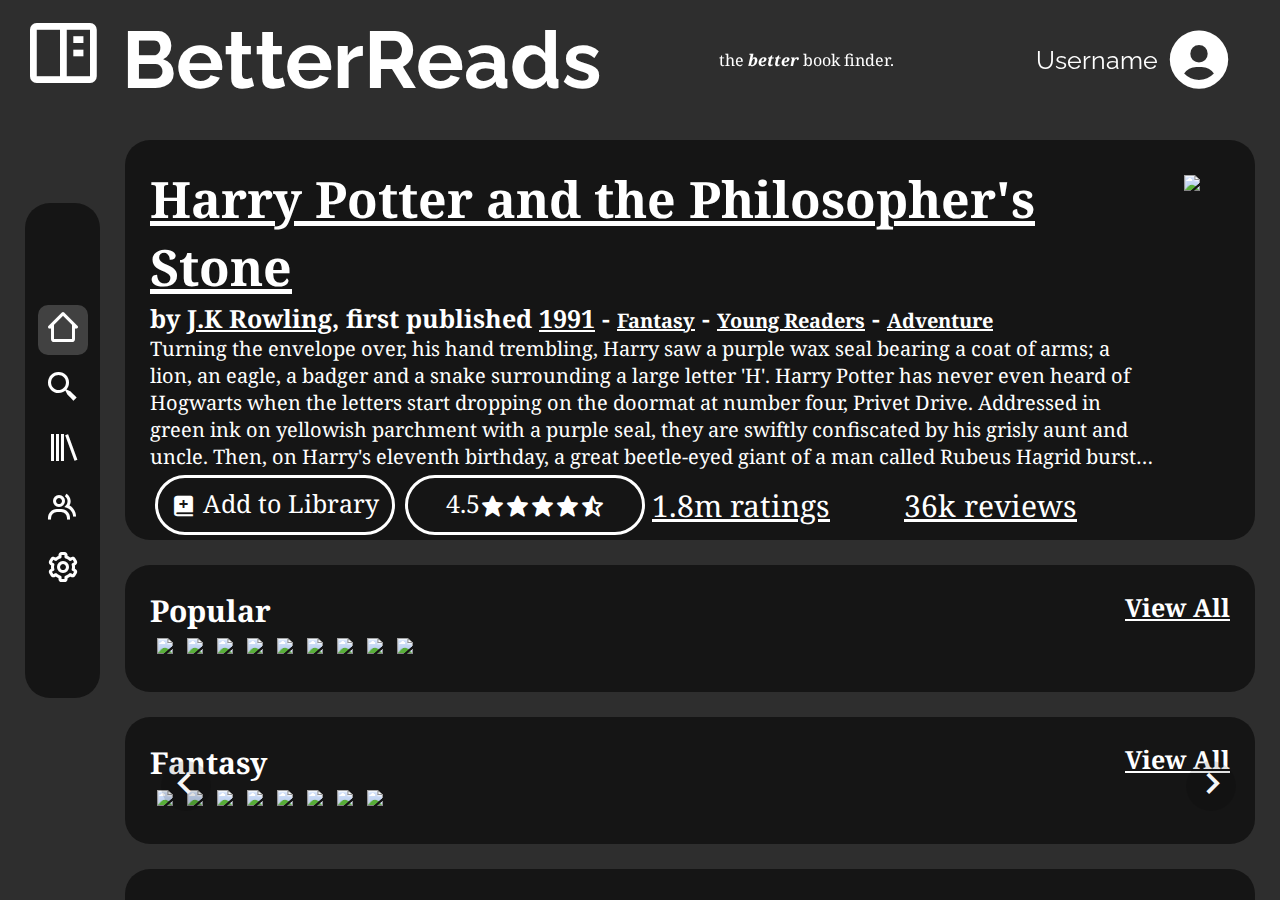
==== commit 92cc2cda: "Attempted to fix friends page, imported book page" ====
--- a/index.html
+++ b/index.html
@@ -5,7 +5,9 @@
         <link href='https://unpkg.com/boxicons@2.1.4/css/boxicons.min.css' rel='stylesheet'>
         <link rel="stylesheet" href="https://fonts.googleapis.com/css?family=Noto+Serif:400,700">
         <link rel="stylesheet" href="https://fonts.googleapis.com/css?family=Raleway:700">
+        <link rel="stylesheet" href="https://use.fontawesome.com/releases/v5.12.1/css/all.css" crossorigin="anonymous">
         <link rel="icon" type="image/x-icon" href="/img/favicon.ico">
+        <script src="bookData.js"></script>
     </head>
     <title>
         BetterReads - Reading but better
@@ -15,7 +17,7 @@
         <span>the <strong><em>better</em></strong> book finder.</span>
         <a href="#">
             <div class = "profile">Username
-                <i class="profile-icon"><i class='bx bxs-user-circle'></i></i>
+                <i class="profile-icon" ><i class='bx bxs-user-circle'></i></i>
             </div>
         </a>
         </div>
@@ -23,97 +25,53 @@
     <nav class="sidebar">
         <div class = "sidebar-highlight">
             <li><a href="index.html" class = selected><i class='bx bx-home-alt-2' ></i></a></li>
-            <li><a href="#"><i class='bx bx-search-alt-2' ></i></a></li>
+            <li><a href="search.html"><i class='bx bx-search-alt-2' ></i></a></li>
             <li><a href="#"><i class='bx bx-library' ></i></a></li>
-            <li><a href="#"><i class='bx bx-group'></i></a></li>
-            <li><a href="#"><i class='bx bx-cog'></i></box-icon></a></li>
-            <li><a href="#"><i class='bx bx-question-mark' ></i></a></li>
+            <li><a href="friends.html"><i class='bx bx-group'></i></a></li>
+            <li><a href="settings.html"><i class='bx bx-cog'></i></box-icon></a></li>
         </div>
     </nav>
     <body>
         <div class = "container">
             <div class = "content">
-                <div class="article">
-                    <img src="https://m.media-amazon.com/images/I/51ibfs0eF8L._SX498_BO1,204,203,200_.jpg"/>
-                    <div class="main">
-                        <h2><a href="#">Harry Potter and the Philosopher's Stone</a></h2>
-                        <div class="metadata">
-                            <div class="author"> 
-                                by 
-                                    <a href="#" class="author">J.K. Rowling</a>, 
-                                first published 
-                                    <a href="#" class="year">1997</a> - 
-                                    <a href="#" class="genre">Fantasy</a>,
-                                    <a href="#" class="genre">Adventure</a>,
-                                    <a href="#" class="genre">Young Adult</a>
-                            </div>
+                <div class = "article" id="featured1"></div>
+                <div class="row">   
+                    <h2>Popular <span><a href="#">View All</a></span></h3>
+                    <div class="carousel" id="popCarousel">
+                        <div class = "control-container">
+                            <div class = "left-scroll button scroll" id="popScrollLeft"><i class='bx bx-chevron-left'></i></div>
+                            <div class = "right-scroll button scroll"id="popScrollRight"><i class='bx bx-chevron-right' ></i></div>
                         </div>
-                        <p>
-                            HARRY POTTER has never even heard of Hogwarts when the LETTERS start dropping on the doormat at number four, Privet Drive. Addressed in GREEN INK on yellowish parchment with a PURPLE SEAL, they are swiftly confiscated by his GRISLY aunt and uncle. Then, on Harry's eleveenth birthday, a great beetle-eyed GIANT of a man called RUBEUS HAGRID bursts in with some ASTONISHING news: Harry Potter is a wizard, and he has a place at HOGWARTS SCHOOL OF WITCHCRAFT AND WIZARDRY. An incredible adventure is about to begin!
-                        </p>
-                        <div class = "article-interact">
-                            <div class="button-row">
-                                <button>
-                                    <span class="button-icon"><i class='bx bxs-book-add'></i></span> Add to Library
-                                </button>
-
-                                <button class="star">
-                                    4.5
-                                    <span class="button-icon"><i class='bx bxs-star'></i></span>
-                                    <span class="button-icon"><i class='bx bxs-star'></i></span>
-                                    <span class="button-icon"><i class='bx bxs-star'></i></span>
-                                    <span class="button-icon"><i class='bx bxs-star'></i></span>
-                                    <span class="button-icon"><i class='bx bxs-star-half' ></i></i></span>
-                                </button>
-                            </div>
-                            <span class="bottom-text">
-                                <a href="#">1.8m ratings</a>
-                            </span>
-                            <span class="bottom-text">
-                                <a href="#">3.6k reviews</a>
-                            </span>
+                        <div class="carousel-wrapper" id="popular">
                         </div>
                     </div>
                 </div>
                 <div class="row">
-                    <h2>Popular<a href="#">View All</a></span></h3>
-                    <div class="carousel">
-                        <div class="carousel-wrapper">
-                            <img src="https://m.media-amazon.com/images/I/51ibfs0eF8L._SX498_BO1,204,203,200_.jpg"/>
-                            <img src="https://s26162.pcdn.co/wp-content/uploads/2018/02/gatsby-original2.jpg"/>
-                            <img src="https://m.media-amazon.com/images/I/91vnzZO5yPL.jpg"/>
-                            <img src="https://m.media-amazon.com/images/I/51ibfs0eF8L._SX498_BO1,204,203,200_.jpg"/>
-                            <img src="https://m.media-amazon.com/images/I/51ibfs0eF8L._SX498_BO1,204,203,200_.jpg"/>
-                            <img src="https://m.media-amazon.com/images/I/51ibfs0eF8L._SX498_BO1,204,203,200_.jpg"/>
-                            <img src="https://m.media-amazon.com/images/I/51ibfs0eF8L._SX498_BO1,204,203,200_.jpg"/>
-                            <img src="https://m.media-amazon.com/images/I/51ibfs0eF8L._SX498_BO1,204,203,200_.jpg"/>
-                            <img src="https://m.media-amazon.com/images/I/51ibfs0eF8L._SX498_BO1,204,203,200_.jpg"/>
-                            <img src="https://m.media-amazon.com/images/I/51ibfs0eF8L._SX498_BO1,204,203,200_.jpg"/>
-                            <img src="https://m.media-amazon.com/images/I/51ibfs0eF8L._SX498_BO1,204,203,200_.jpg"/>
-                            <img src="https://m.media-amazon.com/images/I/51ibfs0eF8L._SX498_BO1,204,203,200_.jpg"/>
-                            <img src="https://m.media-amazon.com/images/I/51ibfs0eF8L._SX498_BO1,204,203,200_.jpg"/>
+                    <h2>Fantasy<a href="#">View All</a></span></h3>
+                    <div class="carousel" id="fanCarousel">
+                        <div class = "control-container">
+                            <div class = "left-scroll button scroll" id="fanScrollLeft"><i class='bx bx-chevron-left'></i></div>
+                            <div class = "right-scroll button scroll" id="fanScrollRight"><i class='bx bx-chevron-right' ></i></div>
+                        </div>
+                        <div class="carousel-wrapper" id="fantasy">
                         </div>
                     </div>
                 </div>
-                <div class="row">
-                    <h2>For You <span><a href="#">View All</a></span></h3>
-                    <div class="carousel">
-                        <img src="https://m.media-amazon.com/images/I/51ibfs0eF8L._SX498_BO1,204,203,200_.jpg"/>
-                        <img src="https://s26162.pcdn.co/wp-content/uploads/2018/02/gatsby-original2.jpg"/>
-                        <img src="https://m.media-amazon.com/images/I/91vnzZO5yPL.jpg"/>
-                        <img src="https://m.media-amazon.com/images/I/51ibfs0eF8L._SX498_BO1,204,203,200_.jpg"/>
-                        <img src="https://m.media-amazon.com/images/I/51ibfs0eF8L._SX498_BO1,204,203,200_.jpg"/>
-                        <img src="https://m.media-amazon.com/images/I/51ibfs0eF8L._SX498_BO1,204,203,200_.jpg"/>
-                        <img src="https://m.media-amazon.com/images/I/51ibfs0eF8L._SX498_BO1,204,203,200_.jpg"/>
-                        <img src="https://m.media-amazon.com/images/I/51ibfs0eF8L._SX498_BO1,204,203,200_.jpg"/>
-                        <img src="https://m.media-amazon.com/images/I/51ibfs0eF8L._SX498_BO1,204,203,200_.jpg"/>
-                        <img src="https://m.media-amazon.com/images/I/51ibfs0eF8L._SX498_BO1,204,203,200_.jpg"/>
-                        <img src="https://m.media-amazon.com/images/I/51ibfs0eF8L._SX498_BO1,204,203,200_.jpg"/>
-                        <img src="https://m.media-amazon.com/images/I/51ibfs0eF8L._SX498_BO1,204,203,200_.jpg"/>
-                        <img src="https://m.media-amazon.com/images/I/51ibfs0eF8L._SX498_BO1,204,203,200_.jpg"/>
+                <div class = "article" id="featured2"></div>
+                <div class="row">   
+                    <h2>Classic <span><a href="#">View All</a></span></h3>
+                    <div class="carousel" id="claCarousel">
+                        <div class = "control-container">
+                            <div class = "left-scroll button scroll" id="claScrollLeft"><i class='bx bx-chevron-left'></i></div>
+                            <div class = "right-scroll button scroll" id="claScrollRight"><i class='bx bx-chevron-right' ></i></div>
+                        </div>
+                        <div class="carousel-wrapper" id="classic">
+                        </div>
                     </div>
                 </div>
             </div>
         </div>
+        <script src="FillHomePage.js"></script> 
+        <script src="carousel.js"></script>
     </body>
 </html>--- a/css/styles.css
+++ b/css/styles.css
@@ -20,7 +20,7 @@
 
 .sidebar-highlight {
   background-color: rgba(14, 14, 14, 0.779);
-  height: 60%;
+  height: 55%;
   width: 100%;
   display: flex;
   align-items: center;
@@ -135,6 +135,97 @@
   overflow-x: scroll;
   overflow-y: hidden;
   white-space: nowrap;
+  scroll-behavior: smooth;
+}
+
+.carousel-wrapper{ /* items */
+  align-self: center;
+}
+
+.carousel-wrapper img{ /*items */
+  position: relative;
+  align-self: center;
+  transition: all 0.3s ease-in-out;
+}
+
+.carousel-wrapper:hover img{ /* items */
+  opacity: 0.3;
+}
+
+.carousel-wrapper:hover img:hover{ /* items */
+  opacity: 1;
+  z-index: 950;
+}
+
+.control-container{
+  margin: 0 auto;
+  height: 310px;
+  width: 93%;
+  position: absolute;
+  overflow: hidden;
+}
+
+.left-scroll{
+  left: 1%;
+}
+
+.right-scroll{
+  right:1%;
+}
+
+.button {
+  position: absolute;
+  color: #f7f7f7;
+  border-color: #f6f6f6;
+  background-color: rgba(0, 0, 0, 0);
+  font-size: 30px;
+  width: 50px;
+  height: 50px;
+  border-radius: 50px;
+  z-index: 950;
+  transition: all 0.3s ease-in-out;
+}
+
+.button i{
+  width: 25px;
+  height: 25px;
+  font-size: 45px;
+  position: absolute;
+  width: 50px;
+  height: 50px;
+  border-radius: 8px;
+  margin-left: auto;
+  margin-right: auto;
+  justify-content: center;
+  text-align: center;
+}
+
+.button-icon {
+  font-size: 2000px;
+}
+
+.button:hover {
+  box-shadow: 0px 0px 50px #FFFFFF;
+  border-color: #f6f6f6;
+  background-color: rgba(0, 0, 0, 0.7);
+  font-size: 30px;
+  border: 3px solid #f6f6f6;
+
+}
+
+.scroll{
+  position: absolute;
+  display: inline-block;
+  color: #f6f6f6;
+  background-color: rgba(0, 0, 0, 0.116);
+
+  top: 50%;
+  transform: translate(0, -50%);
+  width: 50px;
+  height: 50px;
+  border-radius: 50px;
+  z-index: 951;
+  font-size: 1px;
 }
 
 .content {
@@ -150,7 +241,65 @@
   flex-direction: column;
 }
 
+.panel-left {
+  width:75%;
+  float:left;
+}
+
+.panel-right {
+  width: 25%;
+  float:right;
+}
+
+.searchBar {
+  background-color: rgba(14, 14, 14, 0.779);
+  /*height: 350px;*/
+  margin-left:25px; 
+  margin-bottom: 25px;
+  padding: 25px;
+  border-radius: 25px;
+  font-size: 20px;
+  display: flex;
+  flex-direction: row;
+  overflow-y: visible;
+
+}
+
+.searchBar button {
+  cursor: pointer;
+  height: 60px;
+  font-size:25px;
+  width: 250px;
+  border:3px solid white;
+  border-radius: 45px;
+  background-color: transparent;
+  color: white;
+  transition: 0.25s;
+  text-align: center;
+  margin:5px;
+}
+
+.searchBar button:hover {
+  background-color: white;
+  color:black
+}
+
+
 .article {
+  background-color: rgba(14, 14, 14, 0.779);
+  height: 350px;
+  margin-left:25px; 
+  margin-bottom: 25px;
+  padding: 25px;
+  border-radius: 25px;
+  font-size: 20px;
+  display: flex;
+  flex-direction: row;
+  overflow-y: visible;
+
+}
+
+.gridContainer {
   background-color: rgba(14, 14, 14, 0.779);
   margin-left:25px; 
   margin-bottom: 25px;
@@ -158,8 +307,36 @@
   border-radius: 25px;
   font-size: 20px;
   display: flex;
-  flex-direction: row;
+  flex-direction: column;
+}
+
+.grid{
+  display: flex;
   overflow-y: visible;
+  flex-wrap: wrap;
+}
+
+.grid img {
+  height: 320px;
+  padding: 30px;
+  padding-top: 10px;
+  transition: .25s;
+}
+
+.grid img:hover{
+  cursor: pointer;
+  transform: scale(1.07);
+  margin: 2px;
+}
+
+.gridContainer h2{
+  font-size: 40px;
+  font-weight: 700;
+  padding-bottom: 1px;
+  color: white;
+  transition: 0.25s;
+  border-radius: 10px;
+  float:left;
 }
 
 .article .main {
@@ -169,6 +346,16 @@
   display: flex;
   flex-direction: column;
   justify-content: space-between;
+}
+
+.article p {
+  height: 100%;
+  max-width:100%;
+  overflow: hidden;
+  text-overflow: ellipsis;
+  display: -webkit-box;
+  -webkit-line-clamp: 5;
+  -webkit-box-orient: vertical;
 }
 
 .article img {
@@ -180,7 +367,6 @@
 
 .article img:hover {
   cursor: pointer;
-
   transform: scale(1.07);
 }
 
@@ -210,7 +396,7 @@
 }
 
 
-.article .metadata {
+.main .metadata {
   width: 100%;
   display: flex;
   flex-direction: row;
@@ -224,7 +410,7 @@
   font-size:20px;
 }
 
-.article-interact {
+.main-interact {
   font-size: 30px;
   display:flex;
   justify-content: space-between;
@@ -259,15 +445,16 @@
 }
 
 .row img {
-  margin-top: 10px;
+  margin-top: 10px 5px;
   height: 300px;
   padding: 7px;
-  transition: 0.25s;
+  z-index: 899;
 }
 
 .row img:hover {
   cursor: pointer;
   transform: scale(1.07);
+  margin: 2px;
 }
 
 .row a {
@@ -313,5 +500,90 @@
   font-size:25px
 }
 
-
-
+.friendscontent {
+  right: 0px;
+  left: 100px;
+  top: 115px;
+  padding-top: 25px;
+  padding-right: 25px;
+  bottom: 0;
+  overflow: auto;
+  display: flex;
+  position: absolute;
+  flex-direction: row;
+}
+
+.content1 {
+  right: 800px;
+  left: 10px;
+  top: 25px;
+  padding-top: 25px;
+  padding-right: 25px;
+  bottom: 0;
+  overflow: auto;
+  display: flex;
+  position: absolute;
+  flex-direction: column;
+}
+.content2 {
+  right: 0px;
+  left: 1880px;
+  top: 25px;
+  padding-top: 25px;
+  padding-right: 25px;
+  bottom: 0;
+  overflow: auto;
+  display: flex;
+  position: absolute;
+  flex-direction: column;
+}
+.settings{
+  width: 100%;
+  height: 100%;
+  display: flex;
+  flex-direction: column;
+  align-items: flex-start;
+  justify-content: flex-start;
+  height: 500px;
+}
+
+.settings form{
+  width: 400px;
+  height: 600px;
+  border-radius: 5px;
+  padding: 20px;
+}
+
+.settings form label{
+  margin: 5px;
+  padding: 5px;
+  font-size: 25px;
+}
+
+
+
+input[type=text], select {
+  width: 100%;
+  padding: 12px 20px;
+  margin: 10px 0;
+  display: inline-block;
+  border: 1px solid #ccc;
+  border-radius: 4px;
+  box-sizing: border-box;
+}
+
+input[type=submit] {
+  width: 100%;
+  background-color: rgb(236, 186, 25);
+  color: white;
+  padding: 14px 20px;
+  margin: 8px 0;
+  border: none;
+  border-radius: 4px;
+  cursor: pointer;
+  font-size: 25px;
+}
+
+input[type=submit]:hover {
+  background-color: #de6524;
+}
